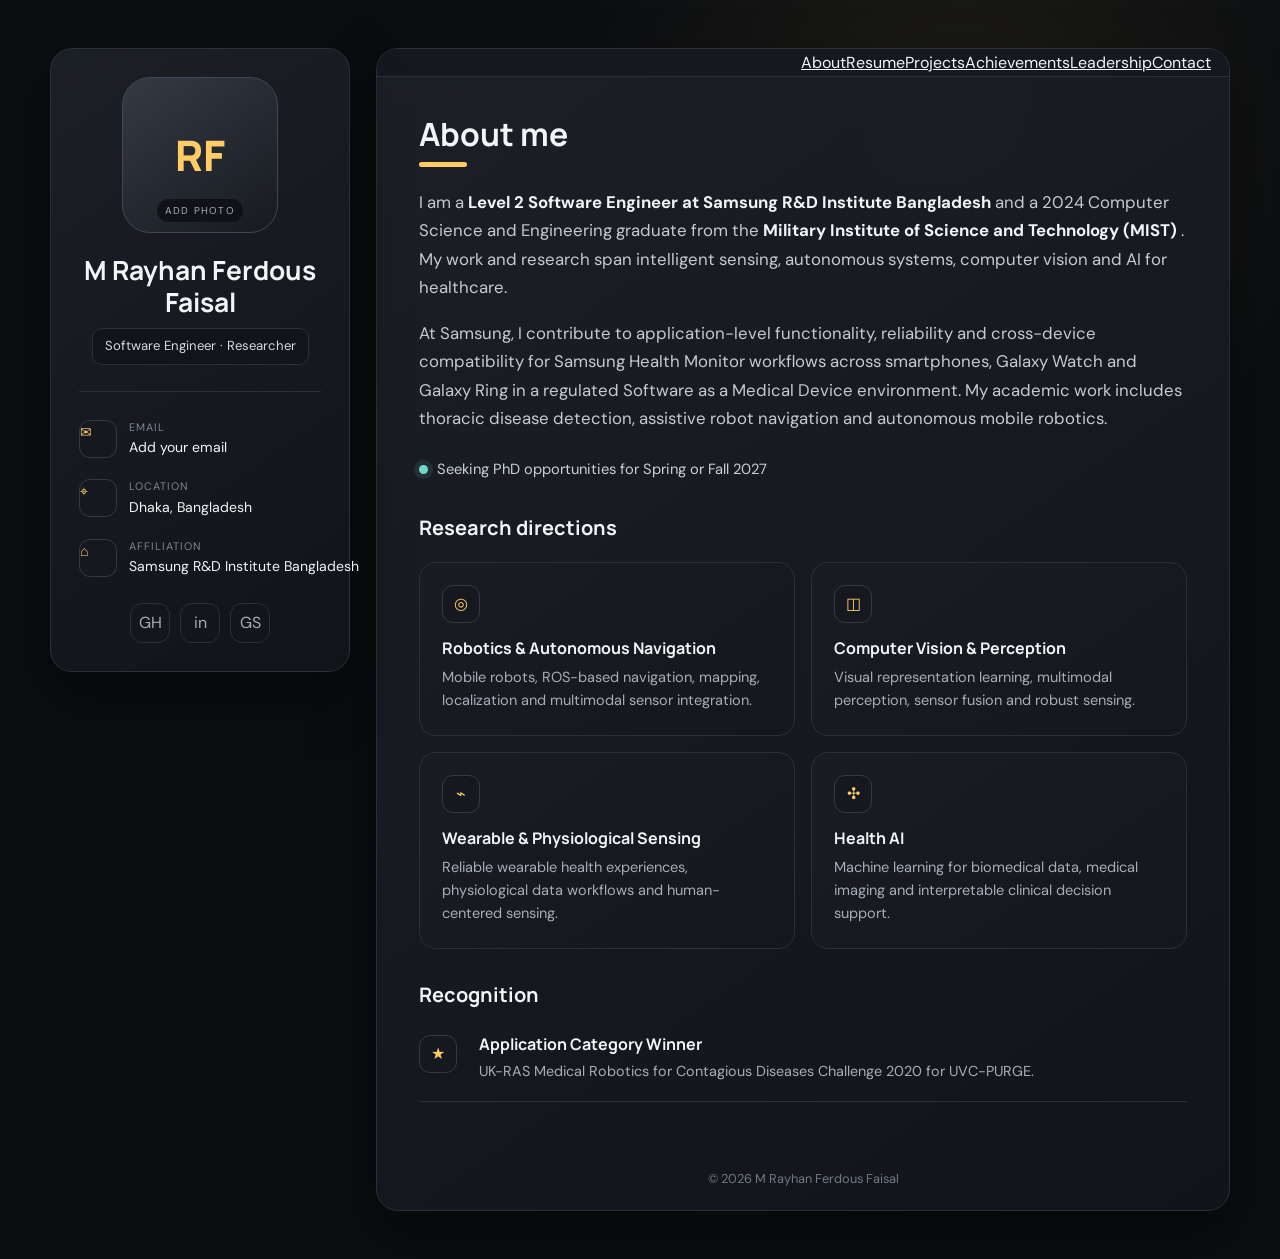
==== about/index.html @ 50d0d7d7 "Create standalone about page" ====
<!doctype html>
<html lang="en">
<head>
    <meta charset="utf-8">
    <meta name="viewport" content="width=device-width,initial-scale=1">
    <meta name="description" content="M Rayhan Ferdous Faisal — software engineer and prospective PhD researcher in intelligent sensing, robotics, computer vision and health AI.">
    <meta name="theme-color" content="#0b0d10">
    <title>
      M Rayhan Ferdous Faisal | Portfolio
    </title>
    <link rel="preconnect" href="https://fonts.googleapis.com">
    <link rel="preconnect" href="https://fonts.gstatic.com" crossorigin>
    <link href="https://fonts.googleapis.com/css2?family=DM+Sans:wght@400;500;600;700&family=Manrope:wght@600;700;800&display=swap" rel="stylesheet">
    <link rel="icon" type="image/svg+xml" href="data:image/svg+xml,%3Csvg xmlns='http://www.w3.org/2000/svg' viewBox='0 0 64 64'%3E%3Crect width='64' height='64' rx='15' fill='%23111318'/%3E%3Cpath d='M14 46V18h19c10 0 17 5 17 14 0 6-3 10-8 12l8 2v4H37l-9-13v13H14zm14-20v8h5c4 0 6-1 6-4s-2-4-6-4h-5z' fill='%23ffcc66'/%3E%3C/svg%3E">
    <link rel="stylesheet" href="../assets/css/style.css">
  </head>
<body>
  <div class="shell">
    <aside class="side card" aria-label="Profile">
            <div class="portrait" data-image-slot="profile">
              <strong>
                RF
              </strong>
            </div>
            <div>
              <h1>
                M Rayhan Ferdous Faisal
              </h1>
              <span class="role">
                Software Engineer · Researcher
              </span>
            </div>
            <div class="rule">
            </div>
            <div class="contacts">
              <div class="contact">
                <span class="icon">
                  ✉
                </span>
                <div>
                  <small>
                    Email
                  </small>
                  <a href="#" data-link-slot="email">
                    Add your email
                  </a>
                </div>
              </div>
              <div class="contact">
                <span class="icon">
                  ⌖
                </span>
                <div>
                  <small>
                    Location
                  </small>
                  <span>
                    Dhaka, Bangladesh
                  </span>
                </div>
              </div>
              <div class="contact">
                <span class="icon">
                  ⌂
                </span>
                <div>
                  <small>
                    Affiliation
                  </small>
                  <span>
                    Samsung R&amp;D Institute Bangladesh
                  </span>
                </div>
              </div>
            </div>
            <div class="social">
              <a href="https://github.com/RF-Faisal" target="_blank" rel="noreferrer" aria-label="GitHub">
                GH
              </a>
              <a href="#" data-link-slot="linkedin" aria-label="Add LinkedIn URL">
                in
              </a>
              <a href="#" data-link-slot="scholar" aria-label="Add Google Scholar URL">
                GS
              </a>
            </div>
          </aside>
    <main class="main card">
      <nav class="nav" aria-label="Portfolio sections">
          <a class="active" aria-current="page" href="../about/">About</a>
          <a href="../resume/">Resume</a>
          <a href="../projects/">Projects</a>
          <a href="../achievements/">Achievements</a>
          <a href="../leadership/">Leadership</a>
          <a href="../contact/">Contact</a>
        </nav>
      <section id="about" class="panel active">
        <h2 class="title">
          About me
        </h2>
        <p class="lead">
          I am a
          <strong>
            Level 2 Software Engineer at Samsung R&amp;D Institute Bangladesh
          </strong>
          and a 2024 Computer Science and Engineering graduate from the
          <strong>
            Military Institute of Science and Technology (MIST)
          </strong>
          . My work and research span intelligent sensing, autonomous systems, computer vision and AI for healthcare.
        </p>
        <p class="lead">
          At Samsung, I contribute to application-level functionality, reliability and cross-device compatibility for Samsung Health Monitor workflows across smartphones, Galaxy Watch and Galaxy Ring in a regulated Software as a Medical Device environment. My academic work includes thoracic disease detection, assistive robot navigation and autonomous mobile robotics.
        </p>
        <div class="available">
          <span class="dot">
          </span>
          Seeking PhD opportunities for Spring or Fall 2027
        </div>
        <h3 class="label">
          Research directions
        </h3>
        <div class="grid">
          <article class="box">
            <span class="icon">
              ◎
            </span>
            <h3>
              Robotics &amp; Autonomous Navigation
            </h3>
            <p>
              Mobile robots, ROS-based navigation, mapping, localization and multimodal sensor integration.
            </p>
          </article>
          <article class="box">
            <span class="icon">
              ◫
            </span>
            <h3>
              Computer Vision &amp; Perception
            </h3>
            <p>
              Visual representation learning, multimodal perception, sensor fusion and robust sensing.
            </p>
          </article>
          <article class="box">
            <span class="icon">
              ⌁
            </span>
            <h3>
              Wearable &amp; Physiological Sensing
            </h3>
            <p>
              Reliable wearable health experiences, physiological data workflows and human-centered sensing.
            </p>
          </article>
          <article class="box">
            <span class="icon">
              ✣
            </span>
            <h3>
              Health AI
            </h3>
            <p>
              Machine learning for biomedical data, medical imaging and interpretable clinical decision support.
            </p>
          </article>
        </div>
        <h3 class="label">
          Recognition
        </h3>
        <div class="award">
          <span class="icon">
            ★
          </span>
          <div>
            <h3>
              Application Category Winner
            </h3>
            <p>
              UK-RAS Medical Robotics for Contagious Diseases Challenge 2020 for UVC-PURGE.
            </p>
          </div>
        </div>
      </section>
      <footer class="foot">
          ©
          <span id="year">
          </span>
          M Rayhan Ferdous Faisal
        </footer>
    </main>
  </div>
  <script src="../assets/js/resources.js"></script>
  <script src="../assets/js/main.js"></script>
</body>
</html>
---- assets/css/style.css ----
:root {
  --bg:#0b0d10;
  --s:#12151a;
  --s2:#191d23;
  --line:#2a2f38;
  --text:#f3f4f6;
  --muted:#a8adb7;
  --a:#ffcc66;
  --teal:#72d6c9;
  --shadow:0 24px 60px #0006;
  --r:22px
}

* {
  box-sizing:border-box
}

html {
  scroll-behavior:smooth
}

body {
  margin:0;
  background:radial-gradient(circle at 75% 10%,#ffcc6614,transparent 27%),var(--bg);
  color:var(--text);
  font:16px/1.7 "DM Sans",sans-serif
}

button,a {
  font:inherit;
  color:inherit
}

a {
  color:inherit
}

.shell {
  width:min(1180px,calc(100% - 32px));
  margin:48px auto;
  display:grid;
  grid-template-columns:300px minmax(0,1fr);
  gap:26px;
  align-items:start
}

.card {
  background:linear-gradient(145deg,#1c2027fa,#111419fa);
  border:1px solid var(--line);
  border-radius:var(--r);
  box-shadow:var(--shadow)
}

.side {
  position:sticky;
  top:28px;
  padding:28px;
  text-align:center
}

.portrait {
  width:156px;
  aspect-ratio:1;
  margin:0 auto 22px;
  border-radius:28px;
  display:grid;
  place-items:center;
  background:linear-gradient(145deg,#343a44,#171a20);
  border:1px solid #414752;
  overflow:hidden;
  position:relative
}

.portrait strong {
  font:800 42px/1 Manrope;
  color:var(--a)
}

.portrait:after {
  content:"ADD PHOTO";
  position:absolute;
  bottom:10px;
  padding:3px 8px;
  border-radius:99px;
  background:#0c0e12cc;
  color:var(--muted);
  font-size:10px;
  letter-spacing:.12em
}

h1,h2,h3 {
  font-family:Manrope,sans-serif;
  line-height:1.2;
  margin-top:0
}

h1 {
  font-size:1.65rem;
  margin-bottom:10px
}

.role {
  display:inline-flex;
  padding:6px 12px;
  border:1px solid var(--line);
  background:#111419;
  border-radius:10px;
  color:#d7d9de;
  font-size:.82rem
}

.rule {
  height:1px;
  background:var(--line);
  margin:26px 0
}

.contacts {
  display:grid;
  gap:17px;
  text-align:left
}

.contact {
  display:grid;
  grid-template-columns:38px 1fr;
  gap:12px;
  align-items:center;
  min-width:0
}

.icon {
  width:38px;
  height:38px;
  border:1px solid #343943;
  border-radius:11px;
  display:grid;
  place-items:center;
  color:var(--a);
  background:#15191f
}

.contact small {
  display:block;
  color:#7f8691;
  font-size:.68rem;
  letter-spacing:.09em;
  text-transform:uppercase
}

.contact a,.contact span {
  display:block;
  white-space:nowrap;
  overflow:hidden;
  text-overflow:ellipsis;
  text-decoration:none;
  font-size:.88rem
}

.social {
  display:flex;
  justify-content:center;
  gap:10px;
  margin-top:24px
}

.social a {
  width:40px;
  height:40px;
  display:grid;
  place-items:center;
  border-radius:12px;
  border:1px solid var(--line);
  text-decoration:none;
  color:var(--muted)
}

.social a:hover {
  color:var(--a);
  border-color:#66562f
}

.main {
  min-width:0;
  overflow:hidden
}

.nav {
  display:flex;
  justify-content:flex-end;
  padding:0 18px;
  border-bottom:1px solid var(--line);
  background:#15181e;
  overflow-x:auto;
  scrollbar-width:none
}

.nav::-webkit-scrollbar {
  display:none
}

.nav button {
  flex:0 0 auto;
  appearance:none;
  background:none;
  border:0;
  padding:20px 14px;
  color:var(--muted);
  cursor:pointer;
  font-weight:600;
  position:relative
}

.nav button.active {
  color:var(--a)
}

.nav button.active:after {
  content:"";
  height:3px;
  background:var(--a);
  border-radius:3px 3px 0 0;
  position:absolute;
  left:14px;
  right:14px;
  bottom:0
}

.panel {
  display:none;
  padding:38px 42px 46px;
  animation:lift .28s ease
}

.panel.active {
  display:block
}

@keyframes lift {
  from {
    opacity:0;
    transform:translateY(8px)
  }

  to {
    opacity:1;
    transform:none
  }

}

.title {
  font-size:2rem;
  margin-bottom:34px;
  position:relative
}

.title:after {
  content:"";
  position:absolute;
  left:0;
  bottom:-13px;
  width:48px;
  height:5px;
  border-radius:5px;
  background:var(--a)
}

.lead {
  font-size:1.05rem;
  color:#c7cad1;
  max-width:72ch
}

.lead strong {
  color:var(--text)
}

.available {
  display:flex;
  align-items:center;
  gap:9px;
  margin:24px 0 30px;
  color:#cad0d7;
  font-size:.92rem
}

.dot {
  width:9px;
  height:9px;
  border-radius:50%;
  background:var(--teal);
  box-shadow:0 0 0 5px #72d6c91a
}

.grid {
  display:grid;
  grid-template-columns:repeat(2,minmax(0,1fr));
  gap:16px;
  margin-top:22px
}

.box {
  padding:22px;
  border-radius:17px;
  border:1px solid var(--line);
  background:linear-gradient(145deg,#191d23,#14171c)
}

.box h3 {
  font-size:1rem;
  margin:0 0 8px
}

.box p {
  margin:0;
  color:var(--muted);
  font-size:.91rem;
  line-height:1.6
}

.box .icon {
  margin-bottom:16px
}

.label {
  margin:34px 0 10px;
  font-size:1.25rem
}

.timeline {
  position:relative;
  margin-top:22px
}

.timeline:before {
  content:"";
  position:absolute;
  left:17px;
  top:12px;
  bottom:20px;
  width:1px;
  background:var(--line)
}

.entry {
  position:relative;
  padding:0 0 28px 52px
}

.entry:last-child {
  padding-bottom:0
}

.entry:before {
  content:"";
  position:absolute;
  left:11px;
  top:7px;
  width:11px;
  height:11px;
  border-radius:50%;
  background:var(--a);
  box-shadow:0 0 0 5px #2a2a26
}

.entry h3 {
  font-size:1.05rem;
  margin:0 0 5px
}

.meta {
  color:var(--a);
  font-size:.85rem;
  margin-bottom:9px
}

.entry p,.entry li {
  color:var(--muted);
  font-size:.92rem
}

.entry p {
  margin:0
}

.entry ul {
  margin:8px 0 0;
  padding-left:18px
}

.pub {
  display:flex;
  flex-direction:column;
  min-height:220px
}

.tag {
  width:max-content;
  max-width:100%;
  padding:4px 8px;
  border:1px solid #4a412c;
  background:#211f18;
  color:var(--a);
  border-radius:7px;
  font-size:.72rem;
  font-weight:700;
  letter-spacing:.04em;
  text-transform:uppercase
}

.pub h3 {
  font-size:1rem;
  margin:14px 0 8px
}

.pub p {
  margin-bottom:15px
}

.pub footer {
  margin-top:auto;
  color:#7f8691;
  font-size:.8rem
}

.project {
  padding:0;
  overflow:hidden
}

.media {
  aspect-ratio:16/9;
  display:grid;
  place-items:center;
  background:linear-gradient(135deg,#242a32,#111419);
  color:#7f8691;
  border-bottom:1px solid var(--line);
  font-size:.77rem;
  letter-spacing:.11em
}

.media img {
  width:100%;
  height:100%;
  object-fit:cover;
  display:block
}

.media-link {
  display:block;
  aspect-ratio:16/9;
  overflow:hidden;
  background:#111419;
  border-bottom:1px solid var(--line)
}

.media-link img {
  width:100%;
  height:100%;
  object-fit:cover;
  display:block;
  transition:transform .25s ease
}

.media-link:hover img {
  transform:scale(1.025)
}

.achievement-card {
  padding:0;
  overflow:hidden
}

.achievement-body {
  padding:20px
}

.achievement-body h3 {
  margin:10px 0 7px;
  font-size:1.02rem
}

.achievement-body p {
  margin:0;
  color:var(--muted);
  font-size:.91rem
}

.achievement-body .meta {
  margin-bottom:2px
}

.project-body {
  padding:20px
}

.project-body h3 {
  margin:12px 0 8px
}

.project-body p {
  color:var(--muted);
  font-size:.91rem;
  margin:0
}

.chips {
  display:flex;
  flex-wrap:wrap;
  gap:7px;
  margin-top:15px
}

.chip {
  border:1px solid var(--line);
  border-radius:999px;
  padding:4px 9px;
  color:#bfc3ca;
  font-size:.74rem
}

.actions {
  display:flex;
  gap:14px;
  margin-top:17px
}

.actions a {
  font-size:.82rem;
  color:var(--a);
  text-decoration:none
}

.note {
  margin-top:22px;
  padding:18px 20px;
  border:1px dashed #4a505b;
  border-radius:14px;
  color:var(--muted);
  font-size:.9rem
}

.skills {
  display:grid;
  grid-template-columns:repeat(2,minmax(0,1fr));
  gap:16px
}

.skill {
  padding:20px;
  border:1px solid var(--line);
  border-radius:16px;
  background:#15191e
}

.skill h3 {
  font-size:.96rem;
  margin-bottom:12px
}

.skill .chips {
  margin-top:0
}

.award {
  display:grid;
  grid-template-columns:44px 1fr;
  gap:16px;
  align-items:start;
  padding:18px 0;
  border-bottom:1px solid var(--line)
}

.award h3 {
  font-size:1rem;
  margin-bottom:5px
}

.award p {
  margin:0;
  color:var(--muted);
  font-size:.9rem
}

.leadership-list {
  display:grid;
  gap:14px;
  margin-top:20px
}

.leadership-item {
  padding:20px;
  border:1px solid var(--line);
  border-radius:16px;
  background:#15191e
}

.leadership-item h3 {
  margin:0 0 6px;
  font-size:1rem
}

.leadership-item p,.leadership-item li {
  margin:0;
  color:var(--muted);
  font-size:.92rem
}

.leadership-item ul {
  margin:10px 0 0;
  padding-left:19px
}

.leadership-item li+li {
  margin-top:5px
}

.contact-cards {
  display:grid;
  grid-template-columns:repeat(2,minmax(0,1fr));
  gap:16px;
  margin:22px 0
}

.contact-card {
  display:flex;
  gap:14px;
  align-items:center;
  padding:18px;
  border:1px solid var(--line);
  border-radius:16px;
  background:#15191e;
  text-decoration:none
}

.contact-card:hover {
  border-color:#66562f
}

.contact-card strong {
  display:block;
  font-family:Manrope
}

.contact-card span {
  display:block;
  color:var(--muted);
  font-size:.85rem
}

.contact-form {
  display:grid;
  gap:14px;
  margin-top:24px
}

.contact-form label {
  display:grid;
  gap:6px;
  color:#cfd2d8;
  font-weight:600;
  font-size:.88rem
}

.contact-form input,.contact-form textarea {
  width:100%;
  border:1px solid var(--line);
  border-radius:12px;
  background:#101318;
  color:var(--text);
  padding:13px 14px;
  font:inherit
}

.contact-form textarea {
  min-height:150px;
  resize:vertical
}

.contact-form button {
  width:max-content;
  border:1px solid #705b28;
  border-radius:12px;
  background:var(--a);
  color:#18140b;
  padding:11px 18px;
  font-weight:800;
  cursor:pointer
}

.contact-form button:hover {
  background:#f3b844
}

.form-note {
  color:var(--muted);
  font-size:.83rem;
  margin:0
}

.foot {
  padding:20px;
  text-align:center;
  color:#727985;
  font-size:.8rem
}

:focus-visible {
  outline:2px solid var(--a);
  outline-offset:3px
}

@media(max-width:900px) {
  .shell {
    grid-template-columns:1fr;
    margin:24px auto
  }

  .side {
    position:relative;
    top:0;
    text-align:left;
    display:grid;
    grid-template-columns:120px 1fr;
    gap:20px
  }

  .portrait {
    width:120px;
    margin:0;
    grid-row:1/3
  }

  .side .rule,.side .contacts,.side .social {
    grid-column:1/-1
  }

  .social {
    justify-content:flex-start
  }

  .grid,.contact-cards {
    grid-template-columns:1fr
  }

}

@media(max-width:640px) {
  .shell {
    width:calc(100% - 20px);
    margin:10px auto 86px
  }

  .side {
    display:block;
    text-align:center;
    padding:22px
  }

  .portrait {
    margin:0 auto 18px
  }

  .contacts {
    text-align:left
  }

  .main {
    overflow:visible
  }

  .nav {
    position:fixed;
    z-index:20;
    bottom:0;
    left:0;
    right:0;
    justify-content:flex-start;
    padding:0 4px;
    border:1px solid var(--line);
    border-radius:18px 18px 0 0;
    box-shadow:0 -10px 30px #0005
  }

  .nav button {
    padding:15px 7px;
    font-size:.75rem
  }

  .nav button.active:after {
    top:0;
    bottom:auto;
    left:7px;
    right:7px
  }

  .panel {
    padding:30px 22px 34px
  }

  .title {
    font-size:1.65rem
  }

  .skills {
    grid-template-columns:1fr
  }

}

@media(prefers-reduced-motion:reduce) {
  html {
    scroll-behavior:auto
  }

  .panel {
    animation:none
  }

}

.portrait.has-image::after {
  display:none
}

.portrait img {
  width:100%;
  height:100%;
  object-fit:cover;
  display:block
}
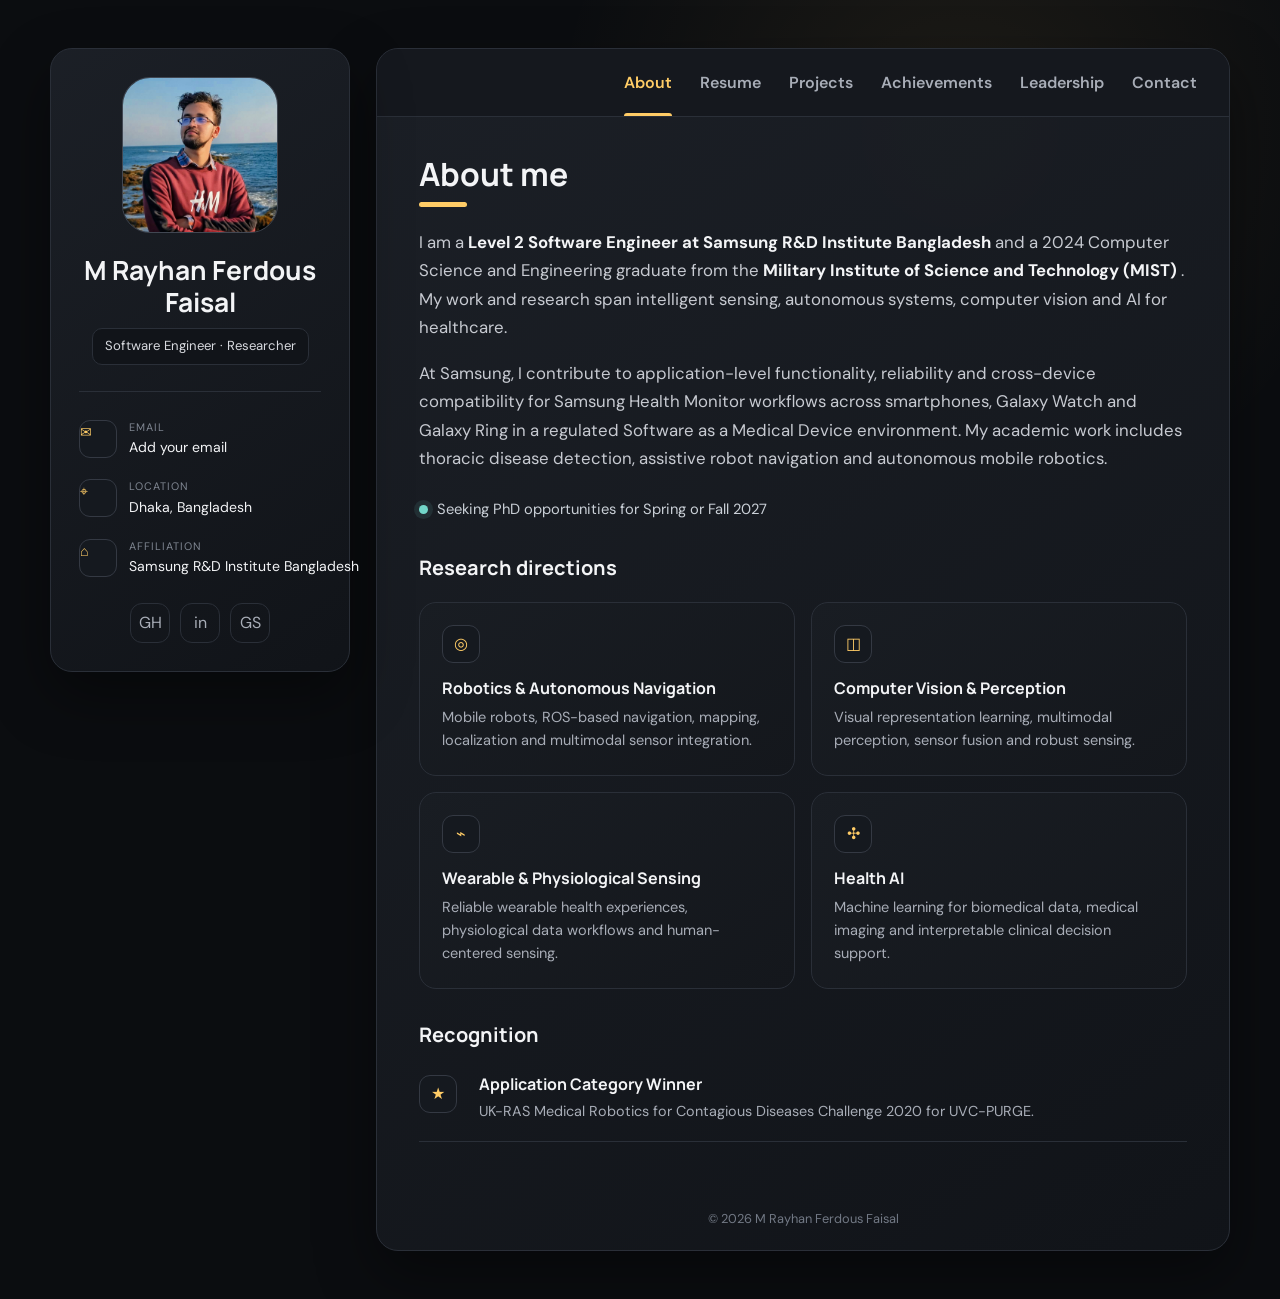
==== commit f25b49d0: "Refresh shared assets on about page" ====
--- a/about/index.html
+++ b/about/index.html
@@ -12,7 +12,7 @@
     <link rel="preconnect" href="https://fonts.gstatic.com" crossorigin>
     <link href="https://fonts.googleapis.com/css2?family=DM+Sans:wght@400;500;600;700&family=Manrope:wght@600;700;800&display=swap" rel="stylesheet">
     <link rel="icon" type="image/svg+xml" href="data:image/svg+xml,%3Csvg xmlns='http://www.w3.org/2000/svg' viewBox='0 0 64 64'%3E%3Crect width='64' height='64' rx='15' fill='%23111318'/%3E%3Cpath d='M14 46V18h19c10 0 17 5 17 14 0 6-3 10-8 12l8 2v4H37l-9-13v13H14zm14-20v8h5c4 0 6-1 6-4s-2-4-6-4h-5z' fill='%23ffcc66'/%3E%3C/svg%3E">
-    <link rel="stylesheet" href="../assets/css/style.css">
+    <link rel="stylesheet" href="../assets/css/style.css?v=20260914-2016">
   </head>
 <body>
   <div class="shell">
@@ -191,7 +191,7 @@
         </footer>
     </main>
   </div>
-  <script src="../assets/js/resources.js"></script>
-  <script src="../assets/js/main.js"></script>
+  <script src="../assets/js/resources.js?v=20260914-2016"></script>
+  <script src="../assets/js/main.js?v=20260914-2016"></script>
 </body>
 </html>
--- a/assets/css/style.css
+++ b/assets/css/style.css
@@ -199,7 +199,7 @@
   display:none
 }
 
-.nav button {
+.nav a {
   flex:0 0 auto;
   appearance:none;
   background:none;
@@ -211,11 +211,11 @@
   position:relative
 }
 
-.nav button.active {
+.nav a.active {
   color:var(--a)
 }
 
-.nav button.active:after {
+.nav a.active:after {
   content:"";
   height:3px;
   background:var(--a);
@@ -783,12 +783,12 @@
     box-shadow:0 -10px 30px #0005
   }
 
-  .nav button {
+  .nav a {
     padding:15px 7px;
     font-size:.75rem
   }
 
-  .nav button.active:after {
+  .nav a.active:after {
     top:0;
     bottom:auto;
     left:7px;
@@ -831,3 +831,12 @@
   display:block
 }
 
+
+
+.nav a,
+.nav a:link,
+.nav a:visited,
+.nav a:hover,
+.nav a:active {
+  text-decoration: none;
+}
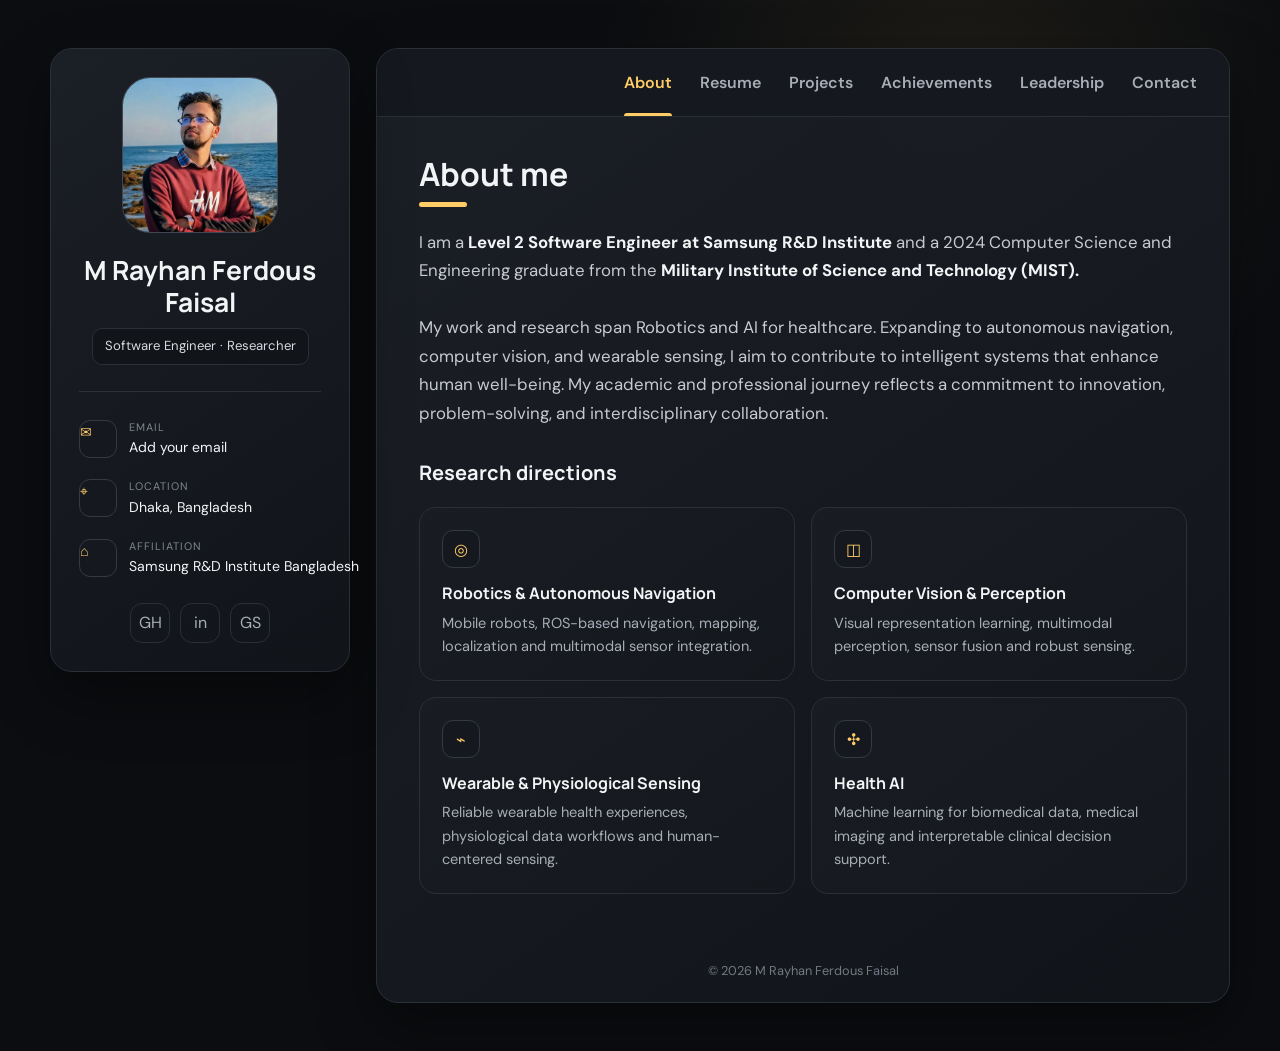
==== commit b5b79683: "Update about section" ====
--- a/about/index.html
+++ b/about/index.html
@@ -101,22 +101,21 @@
         <p class="lead">
           I am a
           <strong>
-            Level 2 Software Engineer at Samsung R&amp;D Institute Bangladesh
+            Level 2 Software Engineer at Samsung R&amp;D Institute
           </strong>
           and a 2024 Computer Science and Engineering graduate from the
           <strong>
-            Military Institute of Science and Technology (MIST)
+            Military Institute of Science and Technology (MIST).
           </strong>
-          . My work and research span intelligent sensing, autonomous systems, computer vision and AI for healthcare.
+          <br>
+          <br>
+          My work and research span Robotics and AI for healthcare. Expanding to autonomous navigation, computer vision, and wearable sensing, I aim to contribute to intelligent systems that enhance human well-being. My academic and professional journey reflects a commitment to innovation, problem-solving, and interdisciplinary collaboration.
         </p>
-        <p class="lead">
-          At Samsung, I contribute to application-level functionality, reliability and cross-device compatibility for Samsung Health Monitor workflows across smartphones, Galaxy Watch and Galaxy Ring in a regulated Software as a Medical Device environment. My academic work includes thoracic disease detection, assistive robot navigation and autonomous mobile robotics.
-        </p>
-        <div class="available">
+        <!-- <div class="available">
           <span class="dot">
           </span>
           Seeking PhD opportunities for Spring or Fall 2027
-        </div>
+        </div> -->
         <h3 class="label">
           Research directions
         </h3>
@@ -166,22 +165,6 @@
             </p>
           </article>
         </div>
-        <h3 class="label">
-          Recognition
-        </h3>
-        <div class="award">
-          <span class="icon">
-            ★
-          </span>
-          <div>
-            <h3>
-              Application Category Winner
-            </h3>
-            <p>
-              UK-RAS Medical Robotics for Contagious Diseases Challenge 2020 for UVC-PURGE.
-            </p>
-          </div>
-        </div>
       </section>
       <footer class="foot">
           ©
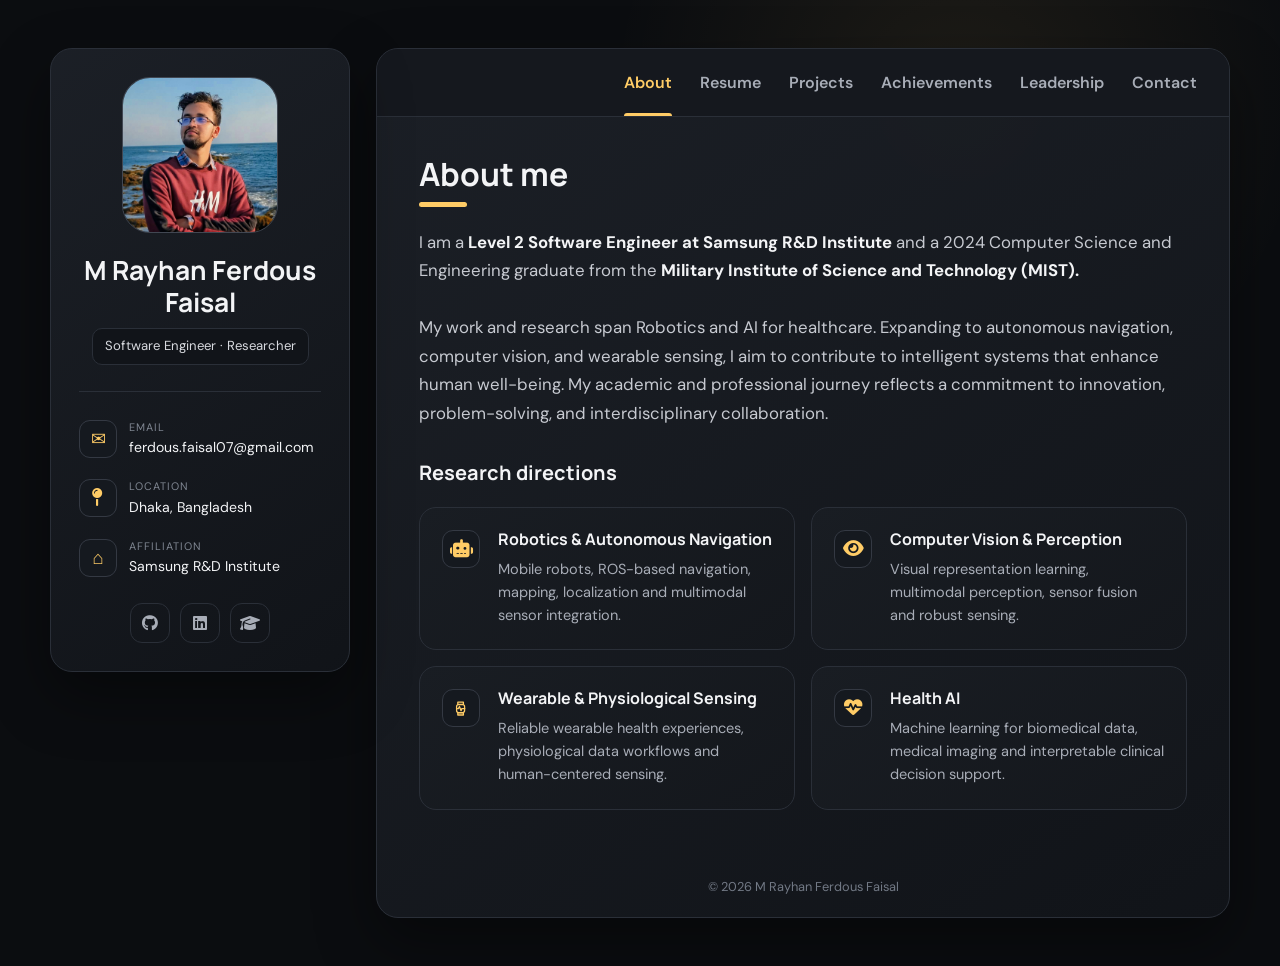
==== commit e0bcfcb4: "Fix cosmetic issues Signed-off-by: Rayhan Ferdous Faisal <rayhanferdous07@yahoo.com>" ====
--- a/about/index.html
+++ b/about/index.html
@@ -11,8 +11,9 @@
     <link rel="preconnect" href="https://fonts.googleapis.com">
     <link rel="preconnect" href="https://fonts.gstatic.com" crossorigin>
     <link href="https://fonts.googleapis.com/css2?family=DM+Sans:wght@400;500;600;700&family=Manrope:wght@600;700;800&display=swap" rel="stylesheet">
+    <link rel="stylesheet" href="https://cdnjs.cloudflare.com/ajax/libs/font-awesome/6.7.2/css/all.min.css">
     <link rel="icon" type="image/svg+xml" href="data:image/svg+xml,%3Csvg xmlns='http://www.w3.org/2000/svg' viewBox='0 0 64 64'%3E%3Crect width='64' height='64' rx='15' fill='%23111318'/%3E%3Cpath d='M14 46V18h19c10 0 17 5 17 14 0 6-3 10-8 12l8 2v4H37l-9-13v13H14zm14-20v8h5c4 0 6-1 6-4s-2-4-6-4h-5z' fill='%23ffcc66'/%3E%3C/svg%3E">
-    <link rel="stylesheet" href="../assets/css/style.css?v=20260914-2016">
+    <link rel="stylesheet" href="../assets/css/style.css?v=20260914-5">
   </head>
 <body>
   <div class="shell">
@@ -42,13 +43,13 @@
                     Email
                   </small>
                   <a href="#" data-link-slot="email">
-                    Add your email
+                    ferdous.faisal07@gmail.com
                   </a>
                 </div>
               </div>
               <div class="contact">
                 <span class="icon">
-                  ⌖
+                  <i class="fa-solid fa-map-pin" aria-hidden="true"></i>
                 </span>
                 <div>
                   <small>
@@ -68,20 +69,20 @@
                     Affiliation
                   </small>
                   <span>
-                    Samsung R&amp;D Institute Bangladesh
+                    Samsung R&amp;D Institute
                   </span>
                 </div>
               </div>
             </div>
             <div class="social">
-              <a href="https://github.com/RF-Faisal" target="_blank" rel="noreferrer" aria-label="GitHub">
-                GH
+              <a href="https://github.com/RF-Faisal" target="_blank" rel="noreferrer" aria-label="GitHub" data-link-slot="github">
+                <i class="fa-brands fa-github" aria-hidden="true"></i>
               </a>
-              <a href="#" data-link-slot="linkedin" aria-label="Add LinkedIn URL">
-                in
+              <a href="#" data-link-slot="linkedin" aria-label="LinkedIn">
+                <i class="fa-brands fa-linkedin" aria-hidden="true"></i>
               </a>
-              <a href="#" data-link-slot="scholar" aria-label="Add Google Scholar URL">
-                GS
+              <a href="#" data-link-slot="scholar" aria-label="Google Scholar">
+                <i class="fa-solid fa-graduation-cap" aria-hidden="true"></i>
               </a>
             </div>
           </aside>
@@ -119,10 +120,10 @@
         <h3 class="label">
           Research directions
         </h3>
-        <div class="grid">
+        <div class="grid research-directions">
           <article class="box">
             <span class="icon">
-              ◎
+              <i class="fa-solid fa-robot" aria-hidden="true"></i>
             </span>
             <h3>
               Robotics &amp; Autonomous Navigation
@@ -133,7 +134,7 @@
           </article>
           <article class="box">
             <span class="icon">
-              ◫
+              <i class="fa-solid fa-eye" aria-hidden="true"></i>
             </span>
             <h3>
               Computer Vision &amp; Perception
@@ -144,7 +145,7 @@
           </article>
           <article class="box">
             <span class="icon">
-              ⌁
+              <svg xmlns="http://www.w3.org/2000/svg" viewBox="0 0 24 24" width="1.2em" height="1.2em" fill="none" stroke="currentColor" stroke-width="1.6" stroke-linecap="round" stroke-linejoin="round" aria-hidden="true"><path d="M8.5 4h7v2.8h-7z"/><path d="M8.5 17.2h7V20h-7z"/><rect x="7" y="7" width="10" height="10" rx="2.5"/><path d="M8 12h1.2l1.4-2.6 2 5.2 1-2.6h3.6"/></svg>
             </span>
             <h3>
               Wearable &amp; Physiological Sensing
@@ -155,7 +156,7 @@
           </article>
           <article class="box">
             <span class="icon">
-              ✣
+              <i class="fa-solid fa-heart-pulse" aria-hidden="true"></i>
             </span>
             <h3>
               Health AI
@@ -174,7 +175,7 @@
         </footer>
     </main>
   </div>
-  <script src="../assets/js/resources.js?v=20260914-2016"></script>
-  <script src="../assets/js/main.js?v=20260914-2016"></script>
+  <script src="../assets/js/resources.js?v=20260914-3"></script>
+  <script src="../assets/js/main.js?v=20260914-3"></script>
 </body>
 </html>
--- a/assets/css/style.css
+++ b/assets/css/style.css
@@ -840,3 +840,88 @@
 .nav a:active {
   text-decoration: none;
 }
+
+
+/* Research-direction cards: keep each icon aligned with its title. */
+.research-directions .box {
+  display: grid;
+  grid-template-columns: 42px minmax(0, 1fr);
+  column-gap: 14px;
+  align-items: start;
+}
+
+.research-directions .box .icon {
+  grid-column: 1;
+  grid-row: 1 / span 2;
+  margin: 0;
+}
+
+.research-directions .box h3,
+.research-directions .box p {
+  grid-column: 2;
+}
+
+.research-directions .box h3 {
+  align-self: center;
+  margin: 0 0 8px;
+}
+
+/* Project media is shown only when an image or video is configured. */
+.project > .media:empty {
+  display: none;
+}
+
+.media-video {
+  position: relative;
+  display: block;
+  width: 100%;
+  height: 100%;
+  overflow: hidden;
+}
+
+.media-video img {
+  width: 100%;
+  height: 100%;
+  object-fit: cover;
+  transition: transform .2s ease;
+}
+
+.media-video:hover img {
+  transform: scale(1.025);
+}
+
+.media-play {
+  position: absolute;
+  inset: 50% auto auto 50%;
+  width: 58px;
+  height: 42px;
+  display: grid;
+  place-items: center;
+  transform: translate(-50%, -50%);
+  border-radius: 12px;
+  color: #fff;
+  background: rgba(215, 32, 32, .92);
+  box-shadow: 0 8px 24px rgba(0, 0, 0, .35);
+  font-size: 1.1rem;
+}
+
+.contact .icon {
+  display: grid;
+  place-items: center;
+  font-size: 1.15rem;
+  line-height: 1;
+}
+/* Contact cards: restore grid centering for FA brand icons (overrides .contact-card span display:block) */
+.contact-card .icon {
+  display: grid;
+  place-items: center;
+  font-size: 1.15rem;
+  line-height: 1;
+  color: var(--a);
+}
+
+/* Font Awesome icons inside research-direction cards */
+.research-directions .box .icon i {
+  font-size: 1.15rem;
+  line-height: 1;
+}
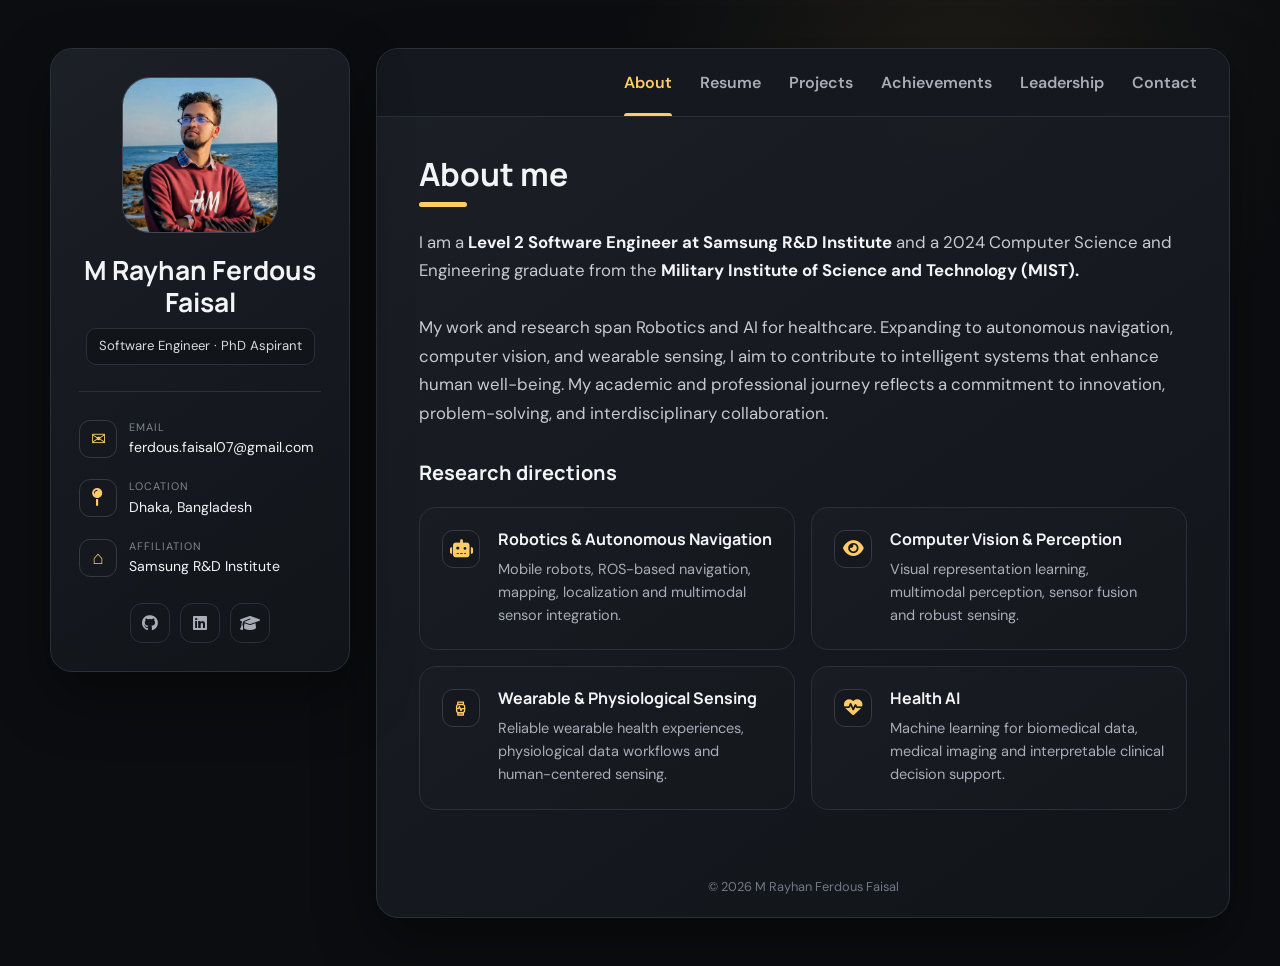
==== commit a8f88002: "Update texts descriptions Signed-off-by: Rayhan Ferdous Faisal <rayhanferdous07@yahoo.com>" ====
--- a/about/index.html
+++ b/about/index.html
@@ -3,7 +3,7 @@
 <head>
     <meta charset="utf-8">
     <meta name="viewport" content="width=device-width,initial-scale=1">
-    <meta name="description" content="M Rayhan Ferdous Faisal — software engineer and prospective PhD researcher in intelligent sensing, robotics, computer vision and health AI.">
+    <meta name="description" content="M Rayhan Ferdous Faisal — software engineer and prospective PhD student in intelligent sensing, robotics, computer vision and health AI.">
     <meta name="theme-color" content="#0b0d10">
     <title>
       M Rayhan Ferdous Faisal | Portfolio
@@ -13,7 +13,7 @@
     <link href="https://fonts.googleapis.com/css2?family=DM+Sans:wght@400;500;600;700&family=Manrope:wght@600;700;800&display=swap" rel="stylesheet">
     <link rel="stylesheet" href="https://cdnjs.cloudflare.com/ajax/libs/font-awesome/6.7.2/css/all.min.css">
     <link rel="icon" type="image/svg+xml" href="data:image/svg+xml,%3Csvg xmlns='http://www.w3.org/2000/svg' viewBox='0 0 64 64'%3E%3Crect width='64' height='64' rx='15' fill='%23111318'/%3E%3Cpath d='M14 46V18h19c10 0 17 5 17 14 0 6-3 10-8 12l8 2v4H37l-9-13v13H14zm14-20v8h5c4 0 6-1 6-4s-2-4-6-4h-5z' fill='%23ffcc66'/%3E%3C/svg%3E">
-    <link rel="stylesheet" href="../assets/css/style.css?v=20260914-5">
+    <link rel="stylesheet" href="../assets/css/style.css?v=20260922-1">
   </head>
 <body>
   <div class="shell">
@@ -28,7 +28,7 @@
                 M Rayhan Ferdous Faisal
               </h1>
               <span class="role">
-                Software Engineer · Researcher
+                Software Engineer · PhD Aspirant
               </span>
             </div>
             <div class="rule">
@@ -176,6 +176,6 @@
     </main>
   </div>
   <script src="../assets/js/resources.js?v=20260914-3"></script>
-  <script src="../assets/js/main.js?v=20260914-3"></script>
+  <script src="../assets/js/main.js?v=20260922-1"></script>
 </body>
 </html>
--- a/assets/css/style.css
+++ b/assets/css/style.css
@@ -925,3 +925,10 @@
   font-size: 1.15rem;
   line-height: 1;
 }
+
+
+.visitor-counter::before {
+  content:"\00b7";
+  margin:0 8px;
+  color:#555c67
+}
